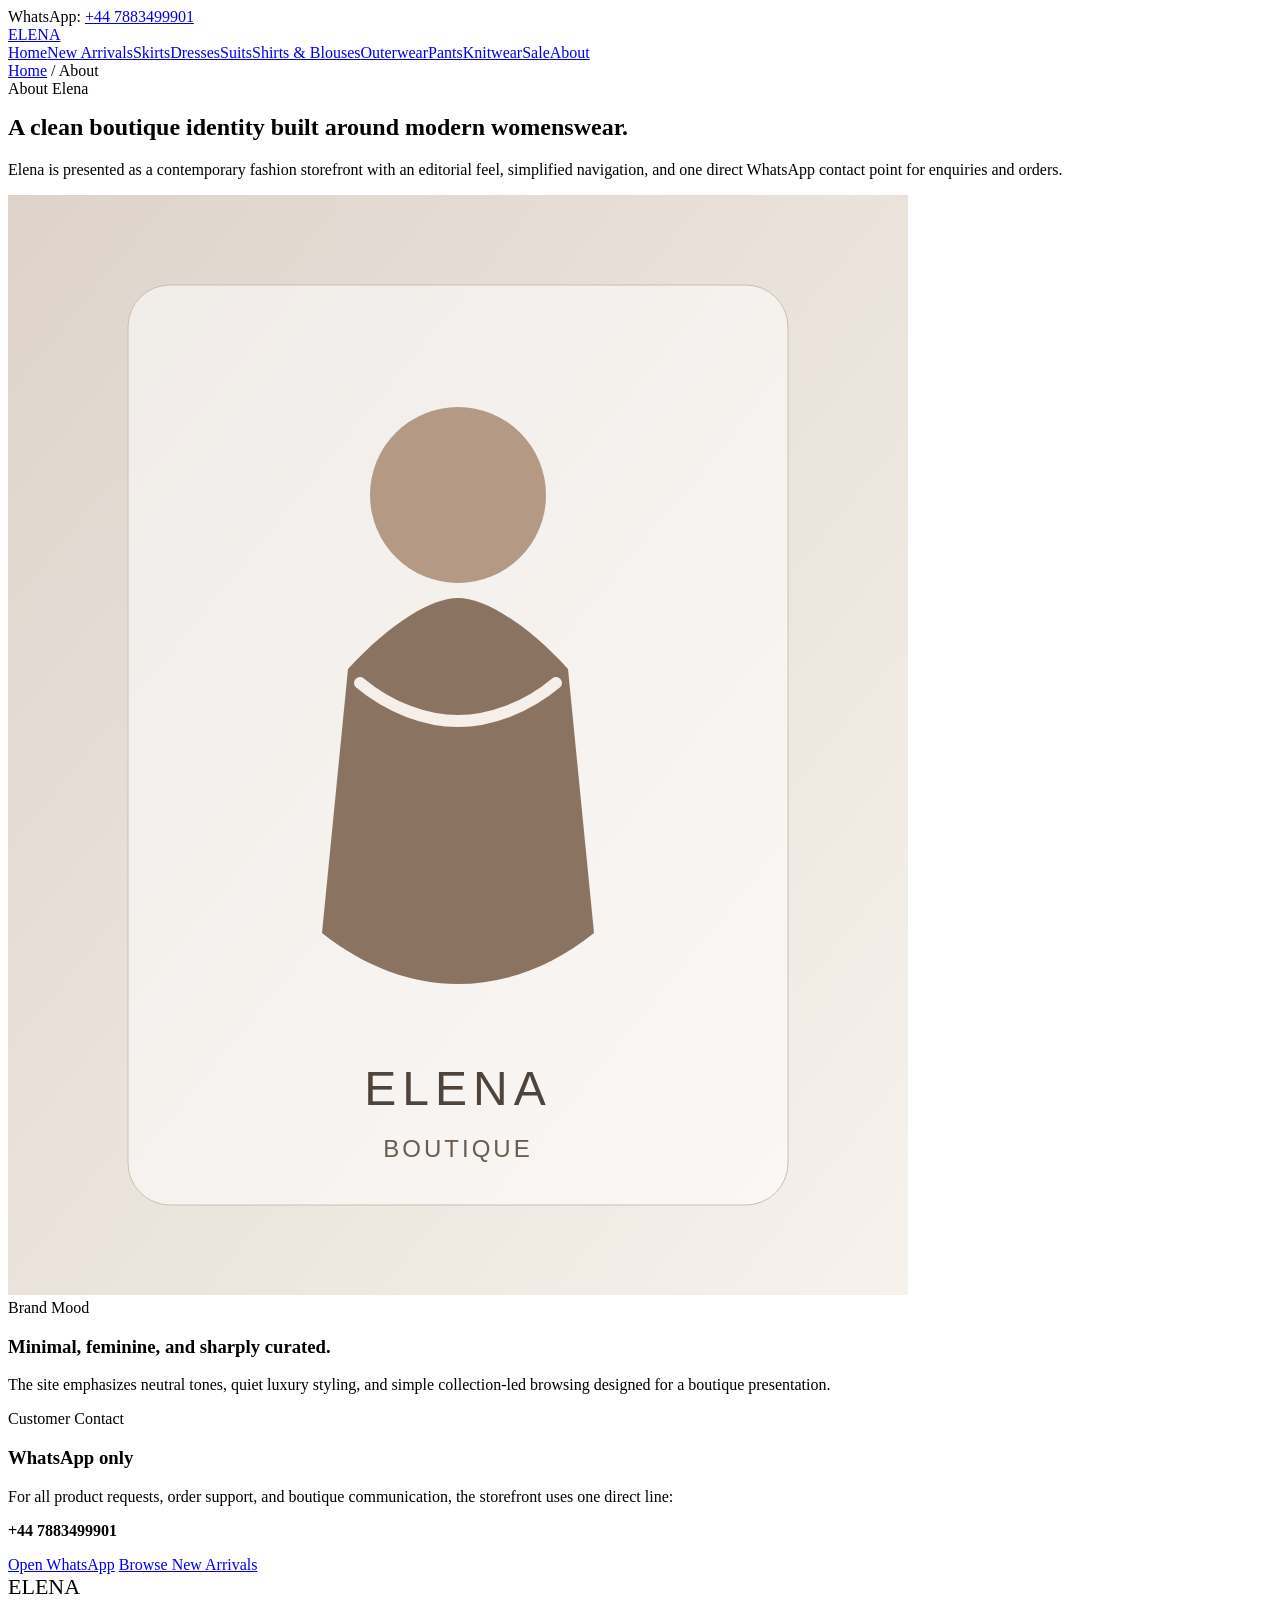
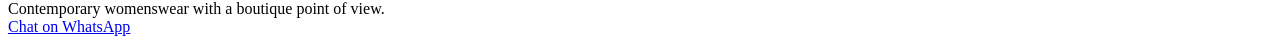
==== about.html @ 4df3e4a5 "Add files via upload" ====
<!doctype html>
<html lang="en">
<head>
  <meta charset="utf-8">
  <meta name="viewport" content="width=device-width,initial-scale=1">
  <title>About | Elena</title>
  <meta name="description" content="Elena boutique womenswear. Explore skirts, dresses, suits, outerwear and more.">
  <link rel="stylesheet" href="assets/styles.css">
</head>
<body>
  
    <div class="topbar">
      <div class="container">WhatsApp:&nbsp;<a href="https://wa.me/447883499901">+44 7883499901</a></div>
    </div>
    <header>
      <div class="container nav-wrap">
        <a class="brand" href="index.html">ELENA</a>
        <nav><a data-nav href="index.html">Home</a><a data-nav href="new-arrivals.html">New Arrivals</a><a data-nav href="skirts.html">Skirts</a><a data-nav href="dresses.html">Dresses</a><a data-nav href="suits.html">Suits</a><a data-nav href="shirts-blouses.html">Shirts & Blouses</a><a data-nav href="outerwear.html">Outerwear</a><a data-nav href="pants.html">Pants</a><a data-nav href="knitwear.html">Knitwear</a><a data-nav href="sale.html">Sale</a><a data-nav href="about.html">About</a></nav>
      </div>
    </header>
    
  
<main>
  <section class="page-intro">
    <div class="container">
      <div class="breadcrumb"><a href="index.html">Home</a> / About</div>
      <span class="badge">About Elena</span>
      <h1 style="margin-top:16px">A clean boutique identity built around modern womenswear.</h1>
      <p>Elena is presented as a contemporary fashion storefront with an editorial feel, simplified navigation, and one direct WhatsApp contact point for enquiries and orders.</p>
    </div>
  </section>
  <section class="section">
    <div class="container grid-2">
      <div class="content-card">
        <img src="data:image/svg+xml;utf8,%3Csvg%20xmlns%3D%22http%3A//www.w3.org/2000/svg%22%20width%3D%22900%22%20height%3D%221100%22%20viewBox%3D%220%200%20900%201100%22%3E%0A%20%20%20%20%3Cdefs%3E%0A%20%20%20%20%20%20%3ClinearGradient%20id%3D%22g%22%20x1%3D%220%22%20x2%3D%221%22%20y1%3D%220%22%20y2%3D%221%22%3E%0A%20%20%20%20%20%20%20%20%3Cstop%20offset%3D%220%25%22%20stop-color%3D%22%23ddd3cb%22/%3E%0A%20%20%20%20%20%20%20%20%3Cstop%20offset%3D%22100%25%22%20stop-color%3D%22%23f7f2ec%22/%3E%0A%20%20%20%20%20%20%3C/linearGradient%3E%0A%20%20%20%20%3C/defs%3E%0A%20%20%20%20%3Crect%20width%3D%22100%25%22%20height%3D%22100%25%22%20fill%3D%22url%28%23g%29%22/%3E%0A%20%20%20%20%3Crect%20x%3D%22120%22%20y%3D%2290%22%20width%3D%22660%22%20height%3D%22920%22%20rx%3D%2242%22%20fill%3D%22rgba%28255%2C255%2C255%2C.55%29%22%20stroke%3D%22%23cabfb4%22/%3E%0A%20%20%20%20%3Ccircle%20cx%3D%22450%22%20cy%3D%22300%22%20r%3D%2288%22%20fill%3D%22%23b49a84%22/%3E%0A%20%20%20%20%3Cpath%20d%3D%22M340%20474c44-48%2085-71%20110-71s66%2023%20110%2071l26%20264c-42%2034-90%2051-136%2051-47%200-93-17-136-51z%22%20fill%3D%22%238b7362%22/%3E%0A%20%20%20%20%3Cpath%20d%3D%22M352%20488c30%2025%2066%2038%2098%2038s68-13%2098-38%22%20stroke%3D%22%23f6eee8%22%20stroke-width%3D%2212%22%20fill%3D%22none%22%20stroke-linecap%3D%22round%22/%3E%0A%20%20%20%20%3Ctext%20x%3D%22450%22%20y%3D%22910%22%20text-anchor%3D%22middle%22%20font-family%3D%22Arial%2C%20Helvetica%2C%20sans-serif%22%20font-size%3D%2248%22%20letter-spacing%3D%226%22%20fill%3D%22%234f443b%22%3EELENA%3C/text%3E%0A%20%20%20%20%3Ctext%20x%3D%22450%22%20y%3D%22962%22%20text-anchor%3D%22middle%22%20font-family%3D%22Arial%2C%20Helvetica%2C%20sans-serif%22%20font-size%3D%2224%22%20letter-spacing%3D%223%22%20fill%3D%22%236b5c50%22%3EBOUTIQUE%3C/text%3E%0A%20%20%20%20%3C/svg%3E" alt="Elena boutique visual">
        <div class="content-copy">
          <div class="meta">Brand Mood</div>
          <h3>Minimal, feminine, and sharply curated.</h3>
          <p>The site emphasizes neutral tones, quiet luxury styling, and simple collection-led browsing designed for a boutique presentation.</p>
        </div>
      </div>
      <div class="content-card">
        <div class="content-copy">
          <div class="meta">Customer Contact</div>
          <h3>WhatsApp only</h3>
          <p>For all product requests, order support, and boutique communication, the storefront uses one direct line:</p>
          <p><strong>+44 7883499901</strong></p>
          <div class="actions">
            <a class="btn primary" href="https://wa.me/447883499901">Open WhatsApp</a>
            <a class="btn secondary" href="new-arrivals.html">Browse New Arrivals</a>
          </div>
        </div>
      </div>
    </div>
  </section>
</main>

  
    <footer>
      <div class="container">
        <div class="footer-box">
          <div>
            <div class="brand" style="font-size:22px">ELENA</div>
            <div class="small">Contemporary womenswear with a boutique point of view.</div>
          </div>
          <div>
            <a class="btn primary" href="https://wa.me/447883499901">Chat on WhatsApp</a>
          </div>
        </div>
      </div>
    </footer>
    <script src="assets/script.js"></script>
    
</body>
</html>
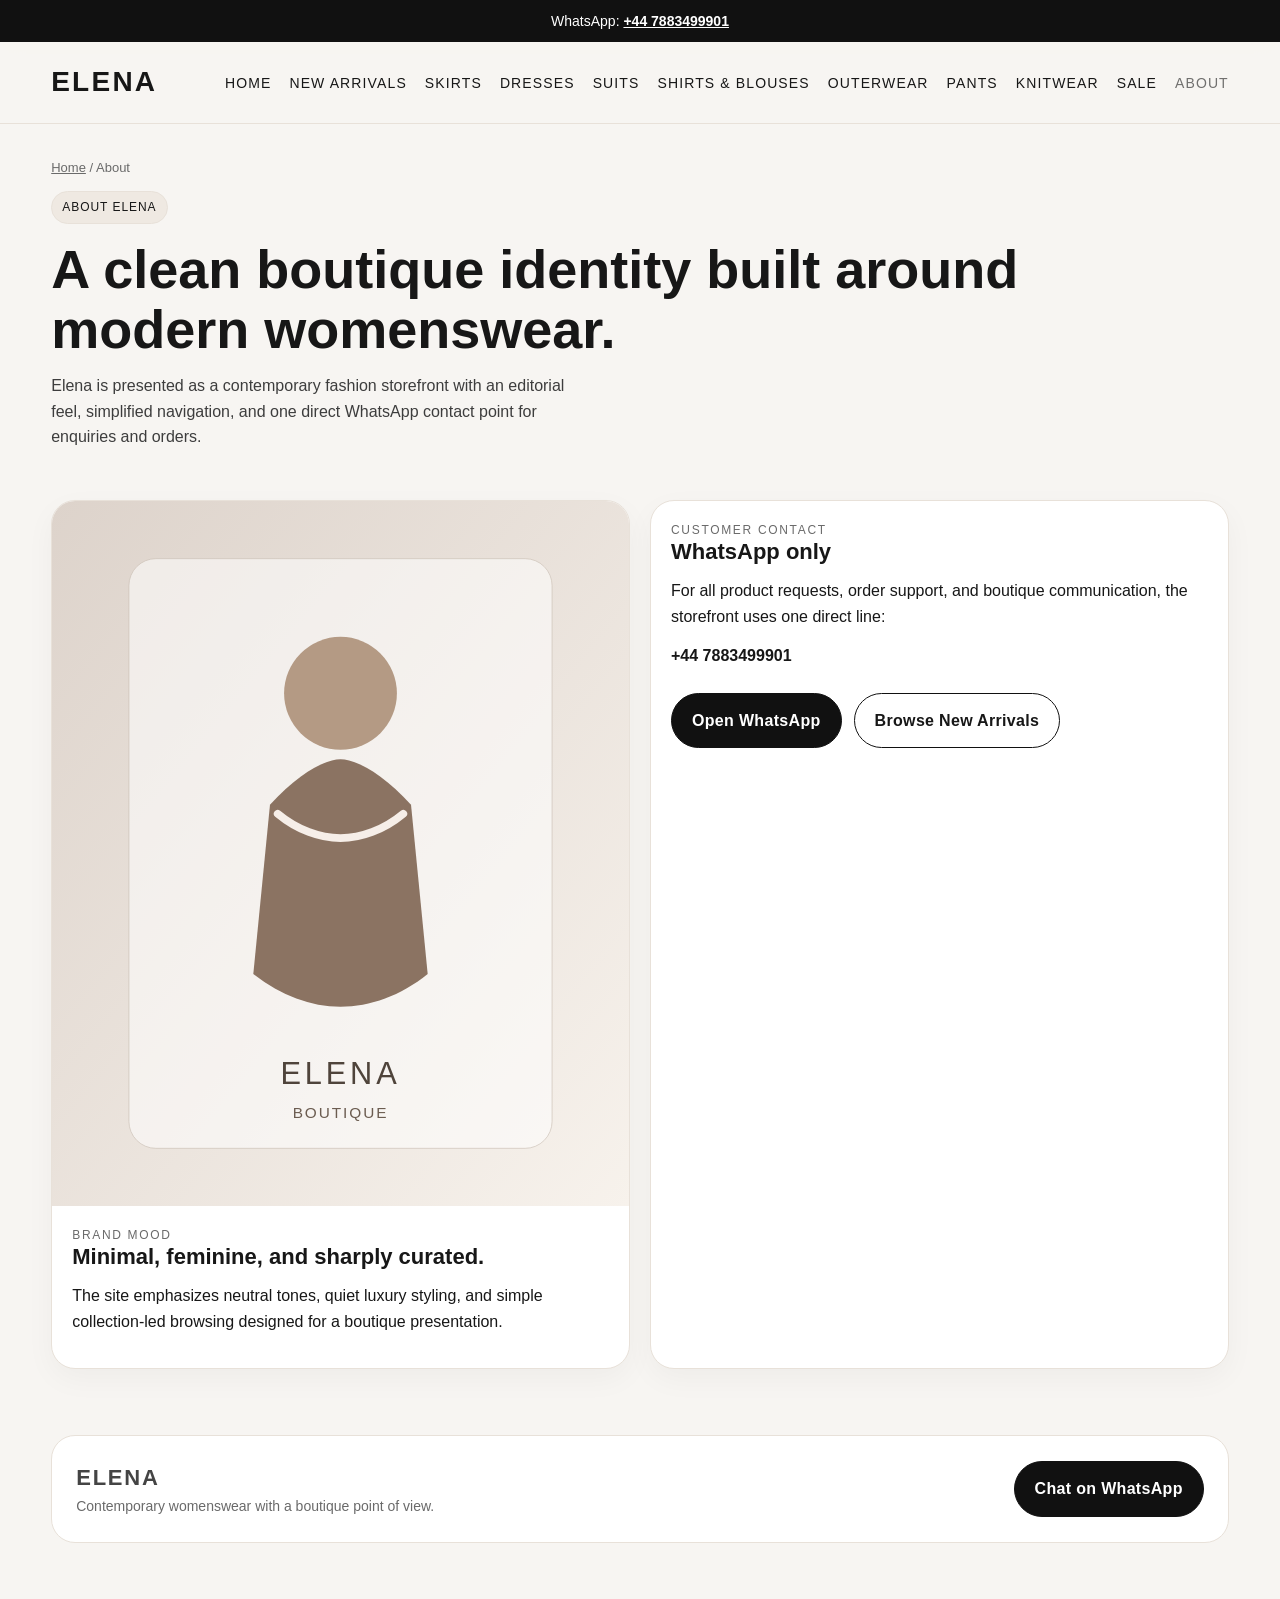
==== commit 9eee9af3: "Add files via upload" ====
--- a/about.html
+++ b/about.html
@@ -5,7 +5,7 @@
   <meta name="viewport" content="width=device-width,initial-scale=1">
   <title>About | Elena</title>
   <meta name="description" content="Elena boutique womenswear. Explore skirts, dresses, suits, outerwear and more.">
-  <link rel="stylesheet" href="assets/styles.css">
+  <link rel="stylesheet" href="styles.css">
 </head>
 <body>
   
@@ -69,7 +69,7 @@
         </div>
       </div>
     </footer>
-    <script src="assets/script.js"></script>
+    <script src="script.js"></script>
     
 </body>
 </html>
--- a/styles.css
+++ b/styles.css
@@ -0,0 +1,102 @@
+
+:root{
+  --bg:#f7f5f2;
+  --surface:#ffffff;
+  --text:#171717;
+  --muted:#6a6a6a;
+  --line:#e8e1d9;
+  --accent:#111111;
+  --soft:#efe9e2;
+}
+*{box-sizing:border-box}
+html{scroll-behavior:smooth}
+body{
+  margin:0;
+  font-family: Arial, Helvetica, sans-serif;
+  color:var(--text);
+  background:var(--bg);
+  line-height:1.6;
+}
+a{color:inherit;text-decoration:none}
+img{max-width:100%;display:block}
+.container{width:min(1180px,92%);margin:0 auto}
+.topbar{
+  background:#111;color:#fff;font-size:14px;
+}
+.topbar .container{display:flex;justify-content:center;align-items:center;padding:10px 0}
+.topbar a{font-weight:700;text-decoration:underline}
+header{
+  position:sticky;top:0;z-index:10;
+  background:rgba(247,245,242,.95);
+  backdrop-filter: blur(12px);
+  border-bottom:1px solid var(--line);
+}
+.nav-wrap{display:flex;align-items:center;justify-content:space-between;padding:18px 0}
+.brand{font-size:28px;font-weight:700;letter-spacing:.08em}
+nav{display:flex;gap:18px;flex-wrap:wrap;justify-content:flex-end}
+nav a{font-size:14px;text-transform:uppercase;letter-spacing:.08em}
+nav a:hover,.active{opacity:.6}
+.hero{
+  padding:48px 0 28px;
+}
+.hero-grid{
+  display:grid;grid-template-columns:1.2fr .8fr;gap:22px;align-items:stretch;
+}
+.hero-card,.feature-card,.look-card,.content-card,.product-card,.about-card{
+  background:var(--surface);
+  border:1px solid var(--line);
+  border-radius:24px;
+  overflow:hidden;
+  box-shadow:0 10px 30px rgba(0,0,0,.04);
+}
+.hero-copy{padding:42px}
+.kicker{font-size:12px;letter-spacing:.2em;text-transform:uppercase;color:var(--muted);margin-bottom:16px}
+h1,h2,h3{line-height:1.1;margin:0 0 14px}
+h1{font-size:54px}
+h2{font-size:34px}
+h3{font-size:22px}
+p{margin:0 0 14px}
+.lead{font-size:18px;color:#333;max-width:54ch}
+.actions{display:flex;gap:12px;flex-wrap:wrap;margin-top:24px}
+.btn{
+  display:inline-block;padding:14px 20px;border-radius:999px;border:1px solid #111;
+  font-weight:700;letter-spacing:.02em
+}
+.btn.primary{background:#111;color:#fff}
+.btn.secondary{background:transparent}
+.btn:hover{transform:translateY(-1px)}
+.section{padding:28px 0}
+.section-head{display:flex;align-items:end;justify-content:space-between;gap:20px;margin-bottom:18px}
+.grid-3{display:grid;grid-template-columns:repeat(3,1fr);gap:20px}
+.grid-4{display:grid;grid-template-columns:repeat(4,1fr);gap:20px}
+.grid-2{display:grid;grid-template-columns:repeat(2,1fr);gap:20px}
+.feature-copy,.look-copy,.content-copy,.about-copy,.product-copy{padding:20px}
+.meta{font-size:12px;letter-spacing:.14em;color:var(--muted);text-transform:uppercase}
+.card-link{display:inline-block;margin-top:10px;font-weight:700}
+.page-intro{padding:34px 0 8px}
+.page-intro p{max-width:60ch;color:#3d3d3d}
+.product-copy{display:flex;justify-content:space-between;align-items:flex-start;gap:16px}
+.price{font-weight:700}
+.badge{
+  display:inline-block;background:var(--soft);border:1px solid var(--line);
+  padding:6px 10px;border-radius:999px;font-size:12px;text-transform:uppercase;letter-spacing:.08em
+}
+footer{padding:38px 0 56px;color:#444}
+.footer-box{
+  background:var(--surface);border:1px solid var(--line);border-radius:24px;padding:24px;
+  display:flex;justify-content:space-between;gap:20px;align-items:center;flex-wrap:wrap
+}
+.small{font-size:14px;color:var(--muted)}
+.breadcrumb{font-size:13px;color:var(--muted);margin-bottom:12px}
+.breadcrumb a{text-decoration:underline}
+@media (max-width: 980px){
+  .hero-grid,.grid-4,.grid-3,.grid-2{grid-template-columns:1fr 1fr}
+  h1{font-size:42px}
+}
+@media (max-width: 720px){
+  nav{display:none}
+  .hero-grid,.grid-4,.grid-3,.grid-2{grid-template-columns:1fr}
+  .hero-copy{padding:28px}
+  h1{font-size:34px}
+  .section-head{align-items:flex-start;flex-direction:column}
+}
